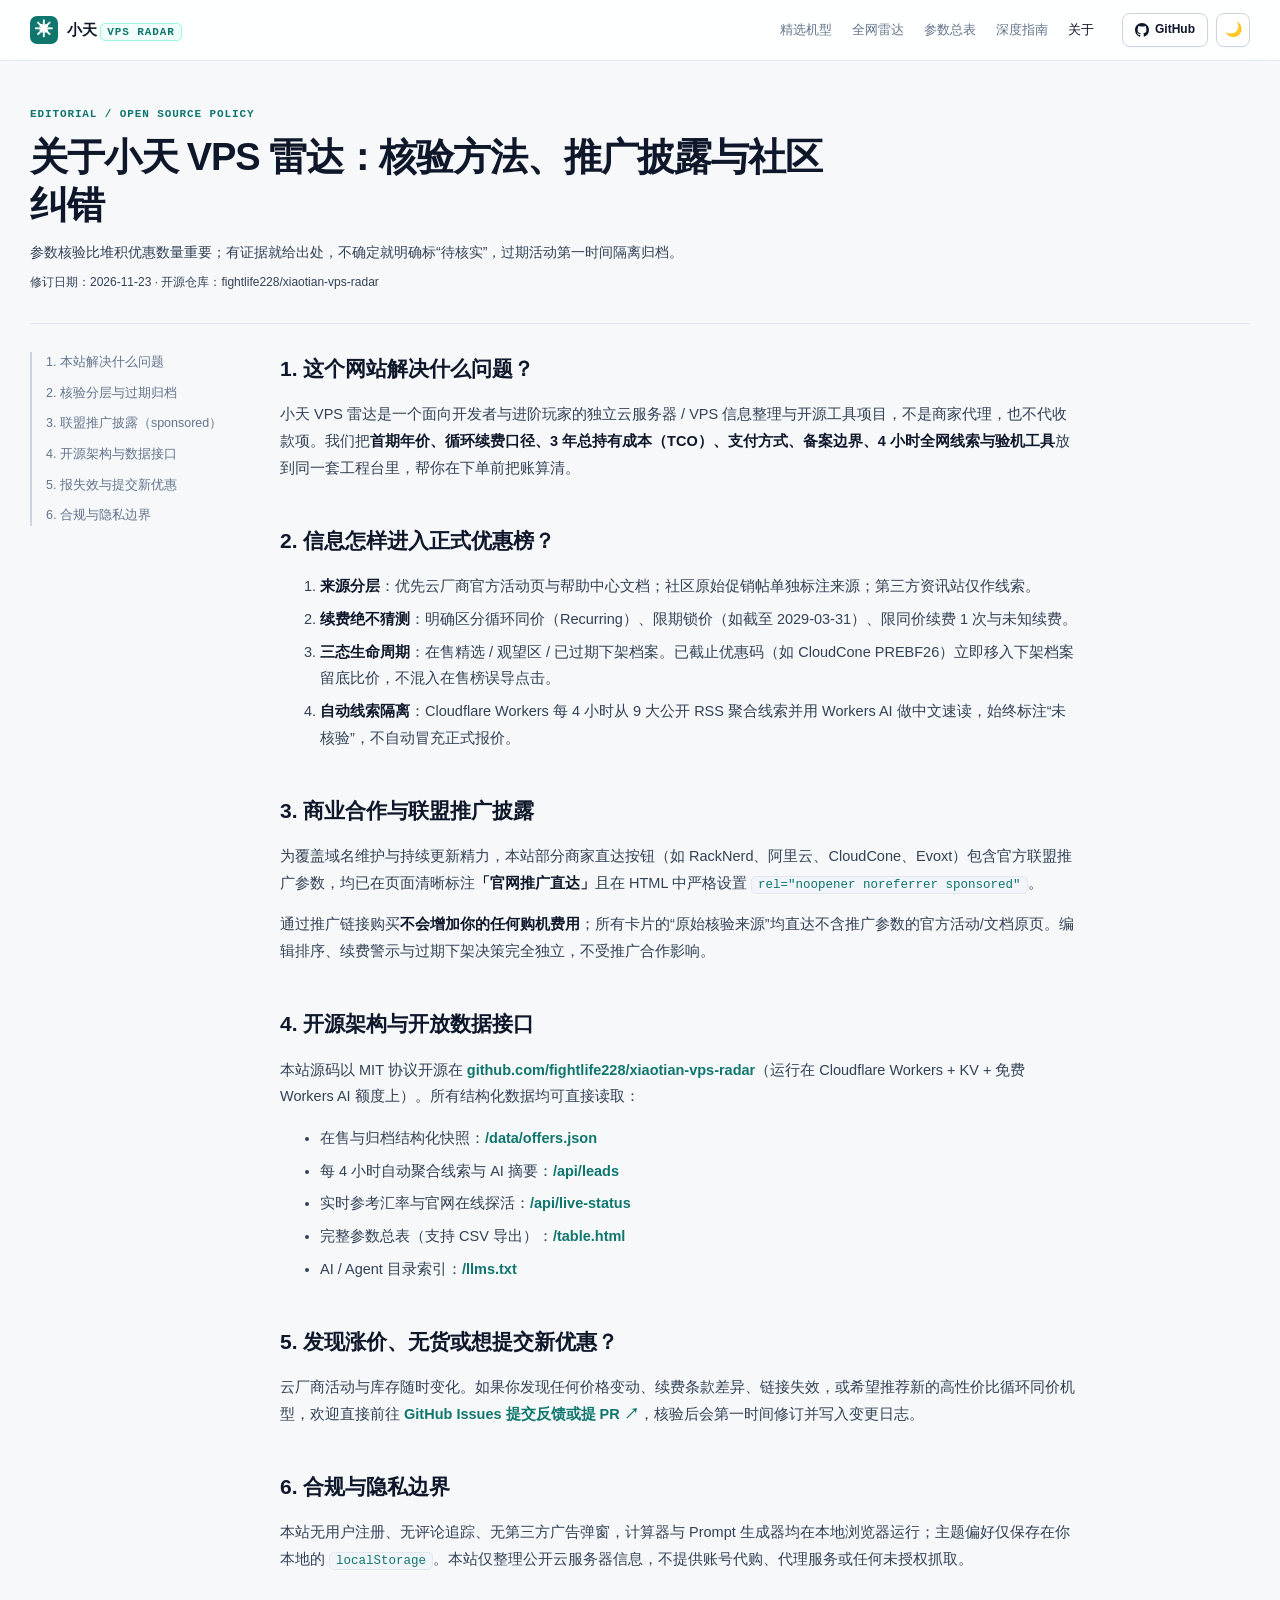
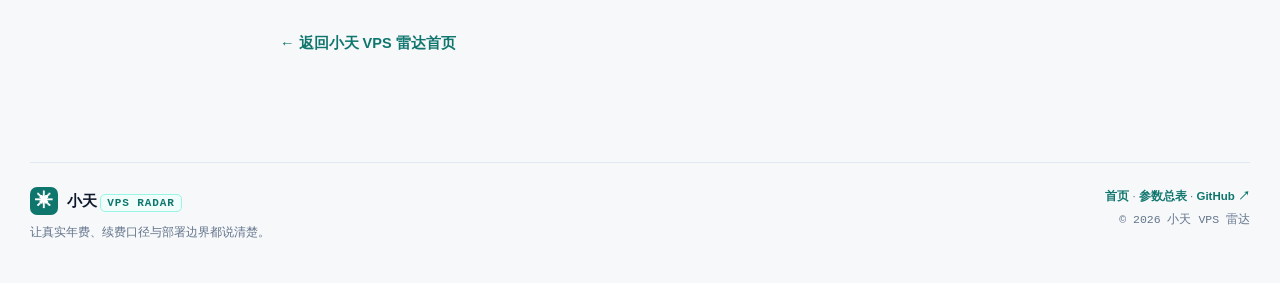
==== about.html @ 2ae8f3ea "feat: release V2.0 engineering VPS intelligence radar (Cloudflare Workers + KV + AI)" ====
<!doctype html>
<html lang="zh-CN">
<head>
  <meta charset="utf-8" />
  <meta name="viewport" content="width=device-width,initial-scale=1" />
  <meta name="color-scheme" content="light dark" />
  <title>关于小天 VPS 雷达：核验方法、推广披露与 GitHub 纠错｜小天 VPS 雷达</title>
  <link rel="canonical" href="https://vps.xiaotianai.win/about.html" />
  <meta name="description" content="小天 VPS 雷达的独立编辑与开源原则：按日期核验价格与续费限制、区分 4H 自动线索与官方报价、透明披露 sponsored 联盟推广，以及通过 GitHub Issue 提交新优惠或报失效。" />
  <meta property="og:type" content="article" />
  <meta property="og:site_name" content="小天 VPS 雷达" />
  <meta property="og:locale" content="zh_CN" />
  <meta property="og:title" content="关于小天 VPS 雷达：核验方法、推广披露与 GitHub 纠错" />
  <meta property="og:description" content="独立整理与开源架构原则：核验分层、过期归档、sponsored 披露与社区纠错。" />
  <meta property="og:url" content="https://vps.xiaotianai.win/about.html" />
  <meta property="og:image" content="https://vps.xiaotianai.win/assets/og-cover.png" />
  <link rel="icon" href="/favicon.svg" type="image/svg+xml" />
  <script src="/assets/theme.js?v=20"></script>
  <link rel="stylesheet" href="/assets/site.css?v=20" />
  <script type="application/ld+json">{"@context":"https://schema.org","@type":"Article","headline":"关于小天 VPS 雷达：核验方法、推广披露与 GitHub 纠错","description":"小天 VPS 雷达的独立编辑与开源原则：价格核验、续费透明、sponsored 披露与 GitHub 纠错入口。","inLanguage":"zh-CN","url":"https://vps.xiaotianai.win/about.html","mainEntityOfPage":"https://vps.xiaotianai.win/about.html","datePublished":"2026-11-20","dateModified":"2026-11-23","author":{"@type":"Organization","name":"小天 VPS 雷达","url":"https://vps.xiaotianai.win/about.html"},"publisher":{"@type":"Organization","name":"小天 VPS 雷达","url":"https://vps.xiaotianai.win/about.html"},"isAccessibleForFree":true}</script>
  <script type="application/ld+json">{"@context":"https://schema.org","@type":"BreadcrumbList","itemListElement":[{"@type":"ListItem","position":1,"name":"首页","item":"https://vps.xiaotianai.win/"},{"@type":"ListItem","position":2,"name":"关于与核验政策","item":"https://vps.xiaotianai.win/about.html"}]}</script>
</head>
<body>
  <header class="topbar">
    <div class="shell nav-inner">
      <a class="brand" href="/"><span class="brand-mark">✳</span><span>小天 <b>VPS RADAR</b></span></a>
      <nav class="nav-links"><a href="/#deals">精选机型</a><a href="/#leads">全网雷达</a><a href="/table.html">参数总表</a><a href="/#seo-guides">深度指南</a><a href="/about.html" class="active">关于</a></nav>
      <div class="nav-actions">
        <a class="github-btn" href="https://github.com/fightlife228/xiaotian-vps-radar" target="_blank" rel="noopener noreferrer">
          <svg viewBox="0 0 16 16" aria-hidden="true"><path d="M8 0C3.58 0 0 3.58 0 8c0 3.54 2.29 6.53 5.47 7.59.4.07.55-.17.55-.38 0-.19-.01-.82-.01-1.49-2.01.37-2.53-.49-2.69-.94-.09-.23-.48-.94-.82-1.13-.28-.15-.68-.52-.01-.53.63-.01 1.08.58 1.23.82.72 1.21 1.87.87 2.33.66.07-.52.28-.87.51-1.07-1.78-.2-3.64-.89-3.64-3.95 0-.87.31-1.59.82-2.15-.08-.2-.36-1.02.08-2.12 0 0 .67-.21 2.2.82.64-.18 1.32-.27 2-.27.68 0 1.36.09 2 .27 1.53-1.04 2.2-.82 2.2-.82.44 1.1.16 1.92.08 2.12.51.56.82 1.27.82 2.15 0 3.07-1.87 3.75-3.65 3.95.29.25.54.73.54 1.48 0 1.07-.01 1.93-.01 2.2 0 .21.15.46.55.38A8.013 8.013 0 0016 8c0-4.42-3.58-8-8-8z"/></svg>
          <span>GitHub</span>
        </a>
        <button type="button" class="theme-toggle" data-theme-toggle aria-label="切换主题">🌙</button>
      </div>
    </div>
  </header>

  <main>
    <div class="shell guide-hero">
      <div class="section-kicker">EDITORIAL / OPEN SOURCE POLICY</div>
      <h1>关于小天 VPS 雷达：核验方法、推广披露与社区纠错</h1>
      <p>参数核验比堆积优惠数量重要；有证据就给出处，不确定就明确标“待核实”，过期活动第一时间隔离归档。</p>
      <p class="seo-fineprint">修订日期：2026-11-23 · 开源仓库：fightlife228/xiaotian-vps-radar</p>
    </div>

    <div class="shell guide-main">
      <aside class="guide-aside">
        <a href="#purpose">1. 本站解决什么问题</a>
        <a href="#sources">2. 核验分层与过期归档</a>
        <a href="#ads">3. 联盟推广披露（sponsored）</a>
        <a href="#opensource">4. 开源架构与数据接口</a>
        <a href="#correction">5. 报失效与提交新优惠</a>
        <a href="#scope">6. 合规与隐私边界</a>
      </aside>

      <article class="guide-article">
        <section id="purpose">
          <h2>1. 这个网站解决什么问题？</h2>
          <p>小天 VPS 雷达是一个面向开发者与进阶玩家的独立云服务器 / VPS 信息整理与开源工具项目，不是商家代理，也不代收款项。我们把<strong>首期年价、循环续费口径、3 年总持有成本（TCO）、支付方式、备案边界、4 小时全网线索与验机工具</strong>放到同一套工程台里，帮你在下单前把账算清。</p>
        </section>

        <section id="sources">
          <h2>2. 信息怎样进入正式优惠榜？</h2>
          <ol>
            <li><strong>来源分层</strong>：优先云厂商官方活动页与帮助中心文档；社区原始促销帖单独标注来源；第三方资讯站仅作线索。</li>
            <li><strong>续费绝不猜测</strong>：明确区分循环同价（Recurring）、限期锁价（如截至 2029-03-31）、限同价续费 1 次与未知续费。</li>
            <li><strong>三态生命周期</strong>：在售精选 / 观望区 / 已过期下架档案。已截止优惠码（如 CloudCone PREBF26）立即移入下架档案留底比价，不混入在售榜误导点击。</li>
            <li><strong>自动线索隔离</strong>：Cloudflare Workers 每 4 小时从 9 大公开 RSS 聚合线索并用 Workers AI 做中文速读，始终标注“未核验”，不自动冒充正式报价。</li>
          </ol>
        </section>

        <section id="ads">
          <h2>3. 商业合作与联盟推广披露</h2>
          <p>为覆盖域名维护与持续更新精力，本站部分商家直达按钮（如 RackNerd、阿里云、CloudCone、Evoxt）包含官方联盟推广参数，均已在页面清晰标注<strong>「官网推广直达」</strong>且在 HTML 中严格设置 <code>rel="noopener noreferrer sponsored"</code>。</p>
          <p>通过推广链接购买<strong>不会增加你的任何购机费用</strong>；所有卡片的“原始核验来源”均直达不含推广参数的官方活动/文档原页。编辑排序、续费警示与过期下架决策完全独立，不受推广合作影响。</p>
        </section>

        <section id="opensource">
          <h2>4. 开源架构与开放数据接口</h2>
          <p>本站源码以 MIT 协议开源在 <a href="https://github.com/fightlife228/xiaotian-vps-radar" target="_blank" rel="noopener noreferrer">github.com/fightlife228/xiaotian-vps-radar</a>（运行在 Cloudflare Workers + KV + 免费 Workers AI 额度上）。所有结构化数据均可直接读取：</p>
          <ul>
            <li>在售与归档结构化快照：<a href="/data/offers.json" target="_blank" rel="noopener">/data/offers.json</a></li>
            <li>每 4 小时自动聚合线索与 AI 摘要：<a href="/api/leads" target="_blank" rel="noopener">/api/leads</a></li>
            <li>实时参考汇率与官网在线探活：<a href="/api/live-status" target="_blank" rel="noopener">/api/live-status</a></li>
            <li>完整参数总表（支持 CSV 导出）：<a href="/table.html">/table.html</a></li>
            <li>AI / Agent 目录索引：<a href="/llms.txt" target="_blank" rel="noopener">/llms.txt</a></li>
          </ul>
        </section>

        <section id="correction">
          <h2>5. 发现涨价、无货或想提交新优惠？</h2>
          <p>云厂商活动与库存随时变化。如果你发现任何价格变动、续费条款差异、链接失效，或希望推荐新的高性价比循环同价机型，欢迎直接前往 <a href="https://github.com/fightlife228/xiaotian-vps-radar/issues/new" target="_blank" rel="noopener noreferrer">GitHub Issues 提交反馈或提 PR ↗</a>，核验后会第一时间修订并写入变更日志。</p>
        </section>

        <section id="scope">
          <h2>6. 合规与隐私边界</h2>
          <p>本站无用户注册、无评论追踪、无第三方广告弹窗，计算器与 Prompt 生成器均在本地浏览器运行；主题偏好仅保存在你本地的 <code>localStorage</code>。本站仅整理公开云服务器信息，不提供账号代购、代理服务或任何未授权抓取。</p>
        </section>

        <p><a href="/">← 返回小天 VPS 雷达首页</a></p>
      </article>
    </div>
  </main>

  <footer class="footer shell">
    <div><a class="brand" href="/"><span class="brand-mark">✳</span><span>小天 <b>VPS RADAR</b></span></a><p>让真实年费、续费口径与部署边界都说清楚。</p></div>
    <div class="foot-right"><span><a href="/">首页</a> · <a href="/table.html">参数总表</a> · <a href="https://github.com/fightlife228/xiaotian-vps-radar" target="_blank" rel="noopener noreferrer">GitHub ↗</a></span><span class="mono">© 2026 小天 VPS 雷达</span></div>
  </footer>
</body>
</html>
---- assets/site.css ----
/* 小天 VPS 雷达 · V2.0 Swiss Engineering Dual-Theme Design System
   Default: Crisp Technical Light | Toggle: Pro Dark Terminal ([data-theme="dark"]) */

:root {
  color-scheme: light;
  --bg: #f6f8fa;
  --surface: #ffffff;
  --surface-2: #f1f5f9;
  --surface-muted: #eef2f6;
  --topbar-bg: rgba(255, 255, 255, 0.88);
  --border: #e2e8f0;
  --border-strong: #cbd5e1;
  --ink: #0f172a;
  --ink-2: #334155;
  --muted: #64748b;
  --accent: #0f766e;
  --accent-hover: #0d9488;
  --accent-ink: #ffffff;
  --accent-soft: #f0fdfa;
  --accent-border: #99f6e4;
  --accent-text: #0f766e;
  --blue: #2563eb;
  --blue-soft: #eff6ff;
  --blue-border: #bfdbfe;
  --green: #059669;
  --green-soft: #ecfdf5;
  --green-border: #a7f3d0;
  --amber: #b45309;
  --amber-soft: #fffbeb;
  --amber-border: #fde68a;
  --red: #dc2626;
  --red-soft: #fef2f2;
  --red-border: #fecaca;
  --code-bg: #0f172a;
  --code-ink: #e2e8f0;
  --shadow-xs: 0 1px 2px rgba(15, 23, 42, 0.04);
  --shadow-sm: 0 2px 8px rgba(15, 23, 42, 0.05);
  --shadow-md: 0 12px 28px rgba(15, 23, 42, 0.08);
  --shadow-lg: 0 24px 60px rgba(15, 23, 42, 0.16);
  --radius: 12px;
  --radius-sm: 8px;
  --mono: "JetBrains Mono", "SFMono-Regular", ui-monospace, Consolas, "Liberation Mono", Menlo, monospace;
  --sans: Inter, -apple-system, BlinkMacSystemFont, "Segoe UI", "PingFang SC", "Hiragino Sans GB", "Microsoft YaHei", sans-serif;
}

[data-theme="dark"] {
  color-scheme: dark;
  --bg: #0b0f17;
  --surface: #111827;
  --surface-2: #161f30;
  --surface-muted: #1e293b;
  --topbar-bg: rgba(11, 15, 23, 0.88);
  --border: #1f2937;
  --border-strong: #334155;
  --ink: #f1f5f9;
  --ink-2: #cbd5e1;
  --muted: #94a3b8;
  --accent: #14b8a6;
  --accent-hover: #2dd4bf;
  --accent-ink: #042f2e;
  --accent-soft: rgba(20, 184, 166, 0.12);
  --accent-border: rgba(45, 212, 191, 0.3);
  --accent-text: #5eead4;
  --blue: #60a5fa;
  --blue-soft: rgba(59, 130, 246, 0.14);
  --blue-border: rgba(96, 165, 250, 0.3);
  --green: #34d399;
  --green-soft: rgba(16, 185, 129, 0.12);
  --green-border: rgba(52, 211, 153, 0.3);
  --amber: #fbbf24;
  --amber-soft: rgba(245, 158, 11, 0.12);
  --amber-border: rgba(251, 191, 36, 0.3);
  --red: #f87171;
  --red-soft: rgba(239, 68, 68, 0.12);
  --red-border: rgba(248, 113, 113, 0.3);
  --code-bg: #070a10;
  --code-ink: #e2e8f0;
  --shadow-xs: 0 1px 2px rgba(0, 0, 0, 0.35);
  --shadow-sm: 0 2px 10px rgba(0, 0, 0, 0.35);
  --shadow-md: 0 12px 32px rgba(0, 0, 0, 0.45);
  --shadow-lg: 0 24px 64px rgba(0, 0, 0, 0.65);
}

*, *::before, *::after { box-sizing: border-box; }
html { scroll-behavior: smooth; }
body {
  margin: 0;
  background: var(--bg);
  color: var(--ink);
  font-family: var(--sans);
  font-size: 14px;
  line-height: 1.65;
  -webkit-font-smoothing: antialiased;
  transition: background-color 0.18s ease, color 0.18s ease;
}
a { color: inherit; text-decoration: none; }
button, input, select, textarea { font: inherit; }
button { cursor: pointer; }
.mono { font-family: var(--mono); font-variant-numeric: tabular-nums; }
.ambient { display: none; }

.shell {
  width: min(1220px, calc(100% - 40px));
  margin: 0 auto;
}

/* Topbar */
.topbar {
  position: sticky;
  top: 0;
  z-index: 40;
  background: var(--topbar-bg);
  border-bottom: 1px solid var(--border);
  backdrop-filter: blur(12px);
}
.nav-inner {
  height: 60px;
  display: flex;
  align-items: center;
  gap: 20px;
}
.brand {
  display: inline-flex;
  align-items: center;
  gap: 9px;
  white-space: nowrap;
  font-size: 15px;
  font-weight: 750;
  letter-spacing: -0.02em;
  color: var(--ink);
}
.brand b {
  font-family: var(--mono);
  font-size: 11px;
  font-weight: 700;
  color: var(--accent-text);
  letter-spacing: 0.08em;
  padding: 2px 6px;
  border-radius: 5px;
  background: var(--accent-soft);
  border: 1px solid var(--accent-border);
}
.brand-mark {
  width: 28px;
  height: 28px;
  border-radius: 7px;
  background: var(--accent);
  color: var(--accent-ink);
  display: grid;
  place-items: center;
  font-size: 18px;
  font-weight: 800;
  line-height: 1;
}
.nav-links {
  display: flex;
  align-items: center;
  gap: 20px;
  margin-left: auto;
  color: var(--muted);
  font-size: 13px;
  font-weight: 500;
}
.nav-links a {
  padding: 4px 0;
  transition: color 0.15s ease;
  white-space: nowrap;
}
.nav-links a:hover, .nav-links a.active {
  color: var(--ink);
}
.nav-actions {
  display: flex;
  align-items: center;
  gap: 8px;
  margin-left: 8px;
}
.nav-btn, .github-btn {
  display: inline-flex;
  align-items: center;
  gap: 6px;
  height: 34px;
  padding: 0 12px;
  border-radius: 8px;
  border: 1px solid var(--border-strong);
  background: var(--surface);
  color: var(--ink);
  font-size: 12px;
  font-weight: 600;
  white-space: nowrap;
  box-shadow: var(--shadow-xs);
  transition: border-color 0.15s, background-color 0.15s, transform 0.12s;
}
.nav-btn:hover, .github-btn:hover {
  border-color: var(--accent);
  color: var(--accent-text);
}
.github-btn svg {
  width: 14px;
  height: 14px;
  fill: currentColor;
}
.theme-toggle {
  display: inline-flex;
  align-items: center;
  justify-content: center;
  width: 34px;
  height: 34px;
  border-radius: 8px;
  border: 1px solid var(--border-strong);
  background: var(--surface);
  color: var(--ink-2);
  font-size: 14px;
  box-shadow: var(--shadow-xs);
  transition: border-color 0.15s, color 0.15s, background-color 0.15s;
}
.theme-toggle:hover {
  border-color: var(--accent);
  color: var(--accent-text);
}

/* Compact Engineering Hero & Telemetry Strip */
.hero-compact {
  padding: 28px 0 18px;
  border-bottom: 1px solid var(--border);
}
.hero-grid {
  display: grid;
  grid-template-columns: minmax(0, 1.35fr) minmax(0, 0.95fr);
  gap: 24px;
  align-items: center;
}
.eyebrow, .section-kicker {
  display: inline-flex;
  align-items: center;
  gap: 7px;
  font-family: var(--mono);
  font-size: 11px;
  font-weight: 700;
  letter-spacing: 0.08em;
  text-transform: uppercase;
  color: var(--accent-text);
}
.live-dot {
  width: 7px;
  height: 7px;
  border-radius: 50%;
  background: var(--green);
  box-shadow: 0 0 0 3px var(--green-soft);
}
.hero-compact h1 {
  margin: 10px 0 8px;
  font-size: clamp(24px, 2.7vw, 34px);
  line-height: 1.22;
  letter-spacing: -0.03em;
  font-weight: 800;
  color: var(--ink);
}
.text-gradient {
  color: var(--accent-text);
}
.hero-compact p.hero-sub {
  margin: 0;
  color: var(--ink-2);
  font-size: 14px;
  line-height: 1.7;
  max-width: 650px;
}
.hero-meta-bar {
  display: flex;
  flex-wrap: wrap;
  align-items: center;
  gap: 10px 14px;
  margin-top: 14px;
  font-size: 12px;
  color: var(--muted);
}
.hero-meta-bar a {
  color: var(--accent-text);
  font-weight: 600;
}
.hero-meta-bar a:hover {
  text-decoration: underline;
}
.telemetry-grid {
  display: grid;
  grid-template-columns: repeat(2, 1fr);
  gap: 10px;
}
.kpi-card {
  background: var(--surface);
  border: 1px solid var(--border);
  border-radius: 10px;
  padding: 12px 14px;
  box-shadow: var(--shadow-xs);
}
.kpi-card span {
  display: block;
  font-size: 11px;
  color: var(--muted);
  font-weight: 500;
}
.kpi-card strong {
  display: block;
  margin-top: 3px;
  font-family: var(--mono);
  font-variant-numeric: tabular-nums;
  font-size: 20px;
  line-height: 1.25;
  color: var(--ink);
  font-weight: 750;
}
.kpi-card small {
  display: block;
  margin-top: 2px;
  font-size: 11px;
  color: var(--muted);
}

/* Expiring / Active Window Spotlight Strip */
.spotlight-strip {
  margin-top: 18px;
  display: grid;
  grid-template-columns: repeat(3, minmax(0, 1fr));
  gap: 10px;
}
.spotlight-item {
  display: flex;
  align-items: center;
  justify-content: space-between;
  gap: 10px;
  padding: 10px 14px;
  border-radius: 10px;
  background: var(--surface);
  border: 1px solid var(--border);
  font-size: 12px;
  transition: border-color 0.15s, transform 0.12s;
}
.spotlight-item:hover {
  border-color: var(--accent);
  transform: translateY(-1px);
}
.spotlight-item .sp-left {
  min-width: 0;
}
.spotlight-item b {
  display: block;
  color: var(--ink);
  font-size: 12.5px;
  white-space: nowrap;
  overflow: hidden;
  text-overflow: ellipsis;
}
.spotlight-item small {
  color: var(--muted);
  font-size: 11px;
}
.sp-badge {
  flex-shrink: 0;
  font-family: var(--mono);
  font-size: 10.5px;
  font-weight: 700;
  padding: 3px 8px;
  border-radius: 999px;
  white-space: nowrap;
}
.sp-badge.live { background: var(--green-soft); color: var(--green); border: 1px solid var(--green-border); }
.sp-badge.lock { background: var(--blue-soft); color: var(--blue); border: 1px solid var(--blue-border); }
.sp-badge.ended { background: var(--red-soft); color: var(--red); border: 1px solid var(--red-border); }

/* Sections */
.content-section {
  padding-top: 38px;
}
.section-head {
  display: flex;
  align-items: flex-end;
  justify-content: space-between;
  gap: 16px;
  margin-bottom: 16px;
}
.section-head h2 {
  margin: 4px 0 0;
  font-size: 21px;
  line-height: 1.3;
  letter-spacing: -0.02em;
  font-weight: 780;
  color: var(--ink);
}
.section-head p {
  margin: 0;
  font-size: 12.5px;
  color: var(--muted);
  max-width: 520px;
}
.subtle {
  font-size: 13px;
  font-weight: 500;
  color: var(--muted);
}

/* Filter Console */
.quick-pills, .lead-filters, .tool-tabs {
  display: flex;
  flex-wrap: wrap;
  gap: 7px;
  margin: 0 0 12px;
}
.quick-pill, .lead-tab, .tool-tab {
  appearance: none;
  border: 1px solid var(--border-strong);
  background: var(--surface);
  color: var(--ink-2);
  border-radius: 999px;
  padding: 6px 13px;
  font-size: 12.5px;
  font-weight: 600;
  transition: all 0.14s ease;
}
.quick-pill:hover, .lead-tab:hover, .tool-tab:hover {
  border-color: var(--accent);
  color: var(--accent-text);
}
.quick-pill.active, .lead-tab.active, .tool-tab.active {
  background: var(--accent);
  border-color: var(--accent);
  color: var(--accent-ink);
}

.filter-panel {
  background: var(--surface);
  border: 1px solid var(--border);
  border-radius: var(--radius);
  padding: 12px;
  display: grid;
  grid-template-columns: minmax(200px, 1.4fr) repeat(5, minmax(112px, 1fr));
  gap: 9px;
  box-shadow: var(--shadow-xs);
}
.search-group {
  position: relative;
  display: flex;
  flex-direction: column;
  justify-content: flex-end;
}
.search-group span {
  position: absolute;
  left: 11px;
  bottom: 8px;
  color: var(--muted);
  font-size: 16px;
  pointer-events: none;
}
.filter-panel label, .compare-fields label, .prompt-fields label {
  font-size: 11px;
  font-weight: 600;
  color: var(--muted);
  display: flex;
  flex-direction: column;
  gap: 4px;
}
.filter-panel input, .filter-panel select,
.compare-fields input, .compare-output select,
.prompt-fields select, .prompt-fields input,
.lead-search-input {
  width: 100%;
  height: 36px;
  background: var(--bg);
  border: 1px solid var(--border-strong);
  border-radius: 8px;
  color: var(--ink);
  padding: 0 10px;
  font-size: 12.5px;
  outline: none;
  transition: border-color 0.14s, box-shadow 0.14s;
}
.filter-panel .search-group input {
  padding-left: 32px;
}
.filter-panel input:focus, .filter-panel select:focus,
.compare-fields input:focus, .compare-output select:focus,
.prompt-fields select:focus, .prompt-fields input:focus,
.lead-search-input:focus {
  border-color: var(--accent);
  box-shadow: 0 0 0 3px var(--accent-soft);
}

.result-strip {
  display: flex;
  justify-content: space-between;
  align-items: center;
  flex-wrap: wrap;
  gap: 10px;
  padding: 12px 2px 10px;
  font-size: 12px;
  color: var(--muted);
}
.legend {
  display: inline-flex;
  align-items: center;
  gap: 10px;
  flex-wrap: wrap;
}
.legend i {
  display: inline-block;
  width: 7px;
  height: 7px;
  border-radius: 50%;
  margin-right: 4px;
}
.legend-green { background: var(--green); }
.legend-gold { background: var(--amber); }

/* 3-Column Equal-Height Spec Cards */
.deal-grid {
  display: grid;
  grid-template-columns: repeat(3, minmax(0, 1fr));
  gap: 14px;
}
.deal-card {
  background: var(--surface);
  border: 1px solid var(--border);
  border-radius: var(--radius);
  padding: 18px 18px 15px;
  display: flex;
  flex-direction: column;
  min-width: 0;
  box-shadow: var(--shadow-xs);
  transition: border-color 0.15s ease, box-shadow 0.15s ease, transform 0.14s ease;
}
.deal-card:hover {
  border-color: var(--accent);
  box-shadow: var(--shadow-md);
  transform: translateY(-2px);
}
.deal-card.is-recommended {
  border-color: var(--accent-border);
}
.card-top {
  display: flex;
  justify-content: space-between;
  align-items: center;
  gap: 8px;
}
.provider-wrap {
  display: inline-flex;
  align-items: center;
  gap: 6px;
  min-width: 0;
}
.provider {
  font-size: 13px;
  font-weight: 800;
  color: var(--ink);
  letter-spacing: -0.01em;
}
.rec-badge {
  font-size: 10px;
  font-weight: 700;
  padding: 2px 6px;
  border-radius: 5px;
  background: var(--accent-soft);
  color: var(--accent-text);
  border: 1px solid var(--accent-border);
  white-space: nowrap;
}
.status {
  font-family: var(--mono);
  font-size: 10.5px;
  font-weight: 600;
  padding: 2px 7px;
  border-radius: 999px;
  white-space: nowrap;
}
.status.official { background: var(--green-soft); color: var(--green); border: 1px solid var(--green-border); }
.status.article { background: var(--amber-soft); color: var(--amber); border: 1px solid var(--amber-border); }

.card-title-row {
  display: flex;
  align-items: baseline;
  justify-content: space-between;
  gap: 8px;
  margin: 10px 0 8px;
}
.deal-card h3 {
  margin: 0;
  font-size: 15.5px;
  line-height: 1.35;
  font-weight: 750;
  color: var(--ink);
  letter-spacing: -0.015em;
}
.window-tag {
  flex-shrink: 0;
  font-family: var(--mono);
  font-size: 10px;
  font-weight: 650;
  padding: 2px 6px;
  border-radius: 5px;
  background: var(--surface-2);
  color: var(--ink-2);
  border: 1px solid var(--border);
}

.card-price-row {
  display: flex;
  align-items: baseline;
  justify-content: space-between;
  gap: 8px;
  margin-bottom: 12px;
}
.card-price {
  display: flex;
  align-items: baseline;
  gap: 4px;
}
.card-price strong {
  font-family: var(--mono);
  font-variant-numeric: tabular-nums;
  font-size: 26px;
  font-weight: 800;
  letter-spacing: -0.04em;
  line-height: 1.1;
  color: var(--ink);
}
.card-price span {
  font-size: 11.5px;
  color: var(--muted);
}
.price-equiv {
  font-family: var(--mono);
  font-size: 11px;
  color: var(--muted);
  white-space: nowrap;
}

/* 4-Cell Monospace Spec Strip */
.specs {
  display: grid;
  grid-template-columns: repeat(4, minmax(0, 1fr));
  gap: 6px;
  padding: 10px;
  border-radius: 8px;
  background: var(--surface-2);
  border: 1px solid var(--border);
}
.specs div {
  min-width: 0;
  display: flex;
  flex-direction: column;
}
.specs small {
  font-size: 10px;
  color: var(--muted);
  line-height: 1.2;
}
.specs b {
  margin-top: 3px;
  font-family: var(--mono);
  font-variant-numeric: tabular-nums;
  font-size: 12px;
  font-weight: 700;
  color: var(--ink);
  white-space: nowrap;
  overflow: hidden;
  text-overflow: ellipsis;
}
.specs b.hdd { color: var(--amber); }

/* Renewal & Meta Rows */
.renewal-line {
  display: flex;
  align-items: center;
  justify-content: space-between;
  gap: 8px;
  margin-top: 11px;
  padding: 7px 10px;
  border-radius: 7px;
  background: var(--surface-2);
  border: 1px solid var(--border);
  font-size: 11.5px;
}
.renewal-line span { color: var(--muted); font-weight: 500; }
.renewal-line b {
  font-family: var(--mono);
  font-size: 11.5px;
  font-weight: 700;
  color: var(--green);
  text-align: right;
}
.renewal-line b.unknown { color: var(--amber); }

.card-meta-list {
  margin: 10px 0 8px;
  display: flex;
  flex-wrap: wrap;
  gap: 5px;
}
.meta-pill {
  display: inline-flex;
  align-items: center;
  gap: 4px;
  font-size: 11px;
  padding: 2px 7px;
  border-radius: 5px;
  background: var(--surface-2);
  border: 1px solid var(--border);
  color: var(--ink-2);
}
.meta-pill.ok { background: var(--green-soft); border-color: var(--green-border); color: var(--green); font-weight: 600; }
.meta-pill.warn { background: var(--amber-soft); border-color: var(--amber-border); color: var(--amber); font-weight: 600; }

.card-note {
  margin: 4px 0 12px;
  font-size: 12px;
  line-height: 1.6;
  color: var(--ink-2);
  flex: 1;
}

.card-links {
  margin-top: auto;
  display: grid;
  grid-template-columns: 1fr 1.15fr;
  gap: 8px;
}
.card-links a, .card-links button {
  display: inline-flex;
  align-items: center;
  justify-content: center;
  gap: 4px;
  height: 36px;
  padding: 0 10px;
  border-radius: 8px;
  font-size: 12px;
  font-weight: 650;
  border: 1px solid var(--border-strong);
  background: var(--surface);
  color: var(--ink);
  transition: all 0.14s ease;
}
.card-links a:hover, .card-links button:hover {
  border-color: var(--accent);
  color: var(--accent-text);
}
.card-links a.primary {
  background: var(--accent);
  border-color: var(--accent);
  color: var(--accent-ink);
}
.card-links a.primary:hover {
  background: var(--accent-hover);
  border-color: var(--accent-hover);
  color: var(--accent-ink);
}
.card-foot {
  margin-top: 10px;
  padding-top: 8px;
  border-top: 1px dashed var(--border);
  display: flex;
  justify-content: space-between;
  align-items: center;
  gap: 6px;
  font-family: var(--mono);
  font-size: 10.5px;
  color: var(--muted);
}
.health-ok { color: var(--green); font-weight: 600; }

/* Buttons */
.btn {
  display: inline-flex;
  align-items: center;
  justify-content: center;
  gap: 8px;
  height: 38px;
  padding: 0 16px;
  border-radius: 8px;
  font-size: 13px;
  font-weight: 650;
  border: 1px solid transparent;
  transition: all 0.14s ease;
}
.btn-primary {
  background: var(--accent);
  color: var(--accent-ink);
}
.btn-primary:hover {
  background: var(--accent-hover);
}
.btn-glass, .btn-outline {
  background: var(--surface);
  border-color: var(--border-strong);
  color: var(--ink);
}
.btn-glass:hover, .btn-outline:hover {
  border-color: var(--accent);
  color: var(--accent-text);
}

.empty, .lead-empty {
  border: 1px dashed var(--border-strong);
  background: var(--surface);
  padding: 28px;
  border-radius: var(--radius);
  color: var(--muted);
  text-align: center;
  font-size: 13px;
}

/* 4H AI Radar & Leads */
.radar-toolbar {
  display: flex;
  flex-wrap: wrap;
  align-items: center;
  justify-content: space-between;
  gap: 10px;
  margin-bottom: 12px;
}
.radar-search-wrap {
  display: flex;
  align-items: center;
  gap: 8px;
  flex-wrap: wrap;
}
.lead-search-input {
  width: 240px;
  height: 34px;
}
.api-pills {
  display: flex;
  flex-wrap: wrap;
  gap: 6px;
}
.api-pill {
  font-family: var(--mono);
  font-size: 11px;
  padding: 4px 9px;
  border-radius: 6px;
  background: var(--surface);
  border: 1px solid var(--border-strong);
  color: var(--ink-2);
  transition: border-color 0.14s, color 0.14s;
}
.api-pill:hover {
  border-color: var(--accent);
  color: var(--accent-text);
}

.ai-brief-box {
  margin: 0 0 14px;
  padding: 16px 18px;
  border-radius: var(--radius);
  background: var(--surface);
  border: 1px solid var(--accent-border);
  box-shadow: var(--shadow-xs);
}
.ai-brief-head {
  display: flex;
  align-items: center;
  justify-content: space-between;
  gap: 10px;
  flex-wrap: wrap;
  margin-bottom: 8px;
}
.ai-brief-badge {
  display: inline-flex;
  align-items: center;
  gap: 5px;
  padding: 3px 9px;
  border-radius: 999px;
  font-family: var(--mono);
  font-size: 11px;
  font-weight: 700;
  background: var(--accent-soft);
  color: var(--accent-text);
  border: 1px solid var(--accent-border);
}
.ai-brief-meta {
  font-family: var(--mono);
  font-size: 11px;
  color: var(--muted);
}
.ai-brief-summary {
  margin: 0 0 10px;
  font-size: 13.5px;
  line-height: 1.75;
  color: var(--ink);
  font-weight: 500;
}
.ai-brief-list {
  margin: 0;
  padding-left: 18px;
  display: grid;
  gap: 5px;
  font-size: 12.5px;
  line-height: 1.65;
  color: var(--ink-2);
}
.ai-brief-list a {
  color: var(--accent-text);
  font-weight: 600;
}
.ai-brief-list a:hover { text-decoration: underline; }

.watch-grid, .domestic-info-grid {
  display: grid;
  grid-template-columns: repeat(3, minmax(0, 1fr));
  gap: 12px;
}
.watch-card {
  background: var(--surface);
  border: 1px solid var(--border);
  border-radius: var(--radius);
  padding: 16px;
  display: flex;
  flex-direction: column;
  gap: 7px;
  min-width: 0;
  box-shadow: var(--shadow-xs);
  transition: border-color 0.14s ease;
}
.watch-card:hover { border-color: var(--border-strong); }
.lead-meta-row {
  display: flex;
  align-items: center;
  justify-content: space-between;
  gap: 6px;
  flex-wrap: wrap;
}
.watch-provider {
  font-size: 12px;
  font-weight: 800;
  color: var(--ink);
}
.watch-card h3 {
  margin: 0;
  font-size: 13.5px;
  line-height: 1.45;
  font-weight: 700;
  color: var(--ink);
  overflow-wrap: anywhere;
}
.lead-zh {
  font-size: 12.5px;
  line-height: 1.5;
  color: var(--accent-text);
  font-weight: 600;
}
.lead-tip, .watch-card p {
  margin: 0;
  font-size: 12px;
  line-height: 1.6;
  color: var(--muted);
  flex: 1;
}
.watch-status {
  align-self: flex-start;
  font-family: var(--mono);
  font-size: 10.5px;
  padding: 2px 7px;
  border-radius: 5px;
  background: var(--surface-2);
  border: 1px solid var(--border);
  color: var(--ink-2);
}
.watch-card a {
  color: var(--accent-text);
  font-size: 12px;
  font-weight: 650;
  margin-top: 2px;
}
.watch-card a:hover { text-decoration: underline; }
.promo-badge {
  display: inline-flex;
  align-items: center;
  padding: 2px 7px;
  border-radius: 999px;
  font-size: 10.5px;
  font-weight: 700;
  background: var(--amber-soft);
  color: var(--amber);
  border: 1px solid var(--amber-border);
}
.lead-ai-tag {
  display: inline-flex;
  align-items: center;
  padding: 2px 7px;
  border-radius: 999px;
  font-size: 10.5px;
  font-weight: 650;
  background: var(--blue-soft);
  color: var(--blue);
  border: 1px solid var(--blue-border);
}

/* Pro Toolbox (#tools): Calculator + AI Prompt + Bench Kit */
.tool-panel {
  background: var(--surface);
  border: 1px solid var(--border);
  border-radius: var(--radius);
  padding: 22px;
  box-shadow: var(--shadow-xs);
}
.tool-panel[hidden] { display: none; }
.compare-grid {
  display: grid;
  grid-template-columns: 1.1fr 0.9fr;
  gap: 24px;
  align-items: start;
}
.compare-copy h3, .prompt-copy h3, .bench-head h3 {
  margin: 0 0 6px;
  font-size: 17px;
  font-weight: 750;
  color: var(--ink);
}
.compare-copy p, .prompt-copy p, .bench-head p {
  margin: 0;
  font-size: 12.5px;
  color: var(--muted);
}
.compare-fields {
  display: grid;
  grid-template-columns: repeat(2, minmax(0, 1fr));
  gap: 10px;
  margin: 16px 0 12px;
}
.calc-notes {
  font-size: 11.5px !important;
  color: var(--muted) !important;
}
.compare-output {
  background: var(--surface-2);
  border: 1px solid var(--border);
  border-radius: 10px;
  padding: 16px;
}
.tiny-label {
  font-family: var(--mono);
  font-size: 10.5px;
  font-weight: 700;
  letter-spacing: 0.08em;
  text-transform: uppercase;
  color: var(--muted);
}
.compare-output select { margin: 8px 0 14px; background: var(--surface); }
.compare-result {
  display: grid;
  grid-template-columns: 1fr 1fr;
  gap: 8px;
}
.compare-stat {
  background: var(--surface);
  border: 1px solid var(--border);
  border-radius: 8px;
  padding: 10px 12px;
}
.compare-stat span { font-size: 11px; color: var(--muted); }
.compare-stat strong {
  display: block;
  margin-top: 2px;
  font-family: var(--mono);
  font-size: 18px;
  color: var(--ink);
}
.compare-summary {
  grid-column: 1 / -1;
  font-size: 12px;
  line-height: 1.65;
  color: var(--ink-2);
  padding: 6px 2px 0;
}
.subtle-link {
  text-align: right;
  font-size: 12px;
  margin-top: 10px;
}
.subtle-link a { color: var(--accent-text); font-weight: 650; }
.subtle-link a:hover { text-decoration: underline; }

/* AI Selection Prompt Generator */
.prompt-grid {
  display: grid;
  grid-template-columns: 0.92fr 1.08fr;
  gap: 20px;
  align-items: start;
}
.prompt-fields {
  display: grid;
  grid-template-columns: repeat(2, minmax(0, 1fr));
  gap: 10px;
  margin-top: 14px;
}
.prompt-fields .full { grid-column: 1 / -1; }
.prompt-output-box {
  background: var(--surface-2);
  border: 1px solid var(--border);
  border-radius: 10px;
  padding: 14px;
}
.prompt-preview {
  width: 100%;
  min-height: 195px;
  margin: 8px 0 12px;
  padding: 12px;
  border-radius: 8px;
  border: 1px solid var(--border-strong);
  background: var(--surface);
  color: var(--ink);
  font-family: var(--mono);
  font-size: 12px;
  line-height: 1.65;
  resize: vertical;
}
.prompt-actions {
  display: flex;
  align-items: center;
  justify-content: space-between;
  gap: 10px;
  flex-wrap: wrap;
}
.copy-status {
  font-size: 12px;
  color: var(--green);
  font-weight: 600;
}

/* VPS Bench / Route / BBR Command Kit */
.bench-grid {
  display: grid;
  grid-template-columns: repeat(2, minmax(0, 1fr));
  gap: 12px;
  margin-top: 14px;
}
.bench-card {
  background: var(--surface-2);
  border: 1px solid var(--border);
  border-radius: 10px;
  padding: 14px;
  display: flex;
  flex-direction: column;
  gap: 8px;
  min-width: 0;
}
.bench-card-head {
  display: flex;
  align-items: center;
  justify-content: space-between;
  gap: 8px;
}
.bench-card h4 {
  margin: 0;
  font-size: 13.5px;
  font-weight: 750;
  color: var(--ink);
}
.bench-tag {
  font-family: var(--mono);
  font-size: 10px;
  font-weight: 700;
  padding: 2px 7px;
  border-radius: 5px;
  background: var(--surface);
  border: 1px solid var(--border);
  color: var(--accent-text);
}
.bench-card p {
  margin: 0;
  font-size: 12px;
  color: var(--muted);
}
.cmd-box {
  display: flex;
  align-items: center;
  gap: 8px;
  background: var(--code-bg);
  color: var(--code-ink);
  border-radius: 8px;
  padding: 9px 10px;
  border: 1px solid rgba(148, 163, 184, 0.2);
}
.cmd-box code {
  flex: 1;
  min-width: 0;
  font-family: var(--mono);
  font-size: 11.5px;
  line-height: 1.45;
  overflow-x: auto;
  white-space: nowrap;
  color: #e2e8f0;
}
.cmd-copy {
  flex-shrink: 0;
  padding: 4px 10px;
  border-radius: 6px;
  border: 1px solid rgba(148, 163, 184, 0.35);
  background: rgba(255, 255, 255, 0.08);
  color: #f8fafc;
  font-size: 11px;
  font-weight: 600;
  transition: background-color 0.14s, border-color 0.14s;
}
.cmd-copy:hover {
  background: var(--accent);
  border-color: var(--accent);
  color: var(--accent-ink);
}

/* Tables (Payment, Archive, Standalone /table.html) */
.payment-notice {
  background: var(--surface);
  border: 1px solid var(--border);
  border-left: 3px solid var(--accent);
  color: var(--ink-2);
  padding: 12px 16px;
  border-radius: 8px;
  font-size: 12.5px;
  line-height: 1.75;
  margin-bottom: 14px;
}
.payment-notice strong { color: var(--ink); }
.payment-table-wrap, .seo-table-wrapper {
  overflow-x: auto;
  border: 1px solid var(--border);
  border-radius: var(--radius);
  background: var(--surface);
  box-shadow: var(--shadow-xs);
}
.payment-table, .seo-table, .data-table {
  width: 100%;
  border-collapse: collapse;
  min-width: 720px;
  text-align: left;
  font-size: 12.5px;
}
.payment-table th, .seo-table th, .data-table th {
  padding: 11px 14px;
  font-size: 11.5px;
  font-weight: 700;
  color: var(--muted);
  background: var(--surface-2);
  border-bottom: 1px solid var(--border);
  white-space: nowrap;
}
.payment-table td, .seo-table td, .data-table td {
  padding: 11px 14px;
  border-top: 1px solid var(--border);
  color: var(--ink-2);
  vertical-align: middle;
}
.payment-table tr:hover td, .data-table tr:hover td {
  background: var(--surface-2);
}
.payment-table td strong, .data-table td strong { color: var(--ink); }
.payment-table td a, .seo-table td a, .data-table td a {
  color: var(--accent-text);
  font-weight: 650;
  white-space: nowrap;
}
.payment-table td a:hover, .data-table td a:hover { text-decoration: underline; }
.payment-detail {
  font-size: 11.5px;
  color: var(--muted);
  margin-top: 3px;
  max-width: 360px;
}
.payment-status {
  display: inline-block;
  font-family: var(--mono);
  font-size: 11px;
  font-weight: 650;
  padding: 2px 7px;
  border-radius: 5px;
  white-space: nowrap;
}
.pay-yes { background: var(--green-soft); color: var(--green) !important; border: 1px solid var(--green-border); }
.pay-verify { background: var(--amber-soft); color: var(--amber) !important; border: 1px solid var(--amber-border); }
.pay-unlisted, .pay-unknown { background: var(--surface-2); color: var(--muted) !important; border: 1px solid var(--border); }
.payment-footnote, .editorial-note, .seo-fineprint {
  color: var(--muted);
  font-size: 12px;
  line-height: 1.75;
  margin-top: 10px;
}

/* Archived / Expired Deals Section */
.archive-grid {
  display: grid;
  grid-template-columns: repeat(3, minmax(0, 1fr));
  gap: 12px;
}
.archive-card {
  background: var(--surface);
  border: 1px solid var(--border);
  border-left: 3px solid var(--red);
  border-radius: var(--radius);
  padding: 15px 16px;
  display: flex;
  flex-direction: column;
  gap: 6px;
}
.archive-top {
  display: flex;
  justify-content: space-between;
  align-items: center;
  gap: 8px;
}
.archive-card h3 {
  margin: 0;
  font-size: 13.5px;
  color: var(--ink);
  font-weight: 700;
}
.archive-spec {
  font-family: var(--mono);
  font-size: 11.5px;
  color: var(--muted);
}
.archive-card p {
  margin: 0;
  font-size: 12px;
  color: var(--ink-2);
  flex: 1;
}
.archive-links {
  display: flex;
  gap: 12px;
  margin-top: 4px;
  font-size: 12px;
  font-weight: 650;
}
.archive-links a { color: var(--accent-text); }
.archive-links a:hover { text-decoration: underline; }

/* Guides Cards & Knowledge Section */
.seo-section { padding-top: 38px; }
.seo-card-grid {
  display: grid;
  grid-template-columns: repeat(2, minmax(0, 1fr));
  gap: 12px;
}
.seo-card {
  display: block;
  background: var(--surface);
  border: 1px solid var(--border);
  border-radius: var(--radius);
  padding: 16px 18px;
  color: var(--ink);
  box-shadow: var(--shadow-xs);
  transition: border-color 0.14s, transform 0.14s;
}
.seo-card:hover {
  border-color: var(--accent);
  transform: translateY(-1px);
}
.seo-card h3 {
  margin: 0 0 6px;
  font-size: 15px;
  font-weight: 750;
  color: var(--ink);
}
.seo-card p {
  margin: 0;
  font-size: 12.5px;
  color: var(--ink-2);
  line-height: 1.65;
}
.seo-card small {
  display: block;
  margin-top: 8px;
  font-family: var(--mono);
  font-size: 11px;
  color: var(--muted);
}

.knowledge {
  margin-top: 42px;
  padding-top: 28px;
  border-top: 1px solid var(--border);
  display: grid;
  grid-template-columns: 0.9fr 1.6fr;
  gap: 32px;
}
.knowledge h2 {
  margin: 6px 0 8px;
  font-size: 20px;
  font-weight: 780;
}
.knowledge > div:first-child p {
  margin: 0;
  font-size: 12.5px;
  color: var(--muted);
}
.knowledge-points {
  display: grid;
  grid-template-columns: repeat(3, minmax(0, 1fr));
  gap: 14px;
}
.knowledge-points article {
  background: var(--surface);
  border: 1px solid var(--border);
  border-radius: 10px;
  padding: 14px;
}
.knowledge-points article span {
  font-family: var(--mono);
  font-size: 11px;
  font-weight: 800;
  color: var(--accent-text);
}
.knowledge-points article h3 {
  margin: 6px 0 4px;
  font-size: 13.5px;
  color: var(--ink);
}
.knowledge-points article p {
  margin: 0;
  font-size: 12px;
  color: var(--muted);
}

/* Slide-over Offer Detail & Audit Drawer */
.drawer-backdrop {
  position: fixed;
  inset: 0;
  z-index: 80;
  background: rgba(15, 23, 42, 0.48);
  backdrop-filter: blur(3px);
  display: flex;
  justify-content: flex-end;
  opacity: 0;
  pointer-events: none;
  transition: opacity 0.18s ease;
}
.drawer-backdrop.open {
  opacity: 1;
  pointer-events: auto;
}
.drawer-panel {
  width: min(500px, 100vw);
  height: 100%;
  background: var(--surface);
  border-left: 1px solid var(--border);
  box-shadow: var(--shadow-lg);
  display: flex;
  flex-direction: column;
  transform: translateX(24px);
  transition: transform 0.2s ease;
}
.drawer-backdrop.open .drawer-panel {
  transform: translateX(0);
}
.drawer-head {
  padding: 16px 20px;
  border-bottom: 1px solid var(--border);
  display: flex;
  align-items: center;
  justify-content: space-between;
  gap: 12px;
}
.drawer-head h3 {
  margin: 2px 0 0;
  font-size: 16px;
  font-weight: 780;
  color: var(--ink);
}
.drawer-close {
  width: 32px;
  height: 32px;
  border-radius: 8px;
  border: 1px solid var(--border-strong);
  background: var(--surface-2);
  color: var(--ink);
  font-size: 16px;
  line-height: 1;
}
.drawer-body {
  padding: 18px 20px;
  overflow-y: auto;
  flex: 1;
  display: flex;
  flex-direction: column;
  gap: 16px;
}
.drawer-kv-grid {
  display: grid;
  grid-template-columns: repeat(2, 1fr);
  gap: 8px;
}
.drawer-kv {
  background: var(--surface-2);
  border: 1px solid var(--border);
  border-radius: 8px;
  padding: 10px 12px;
}
.drawer-kv span { display: block; font-size: 11px; color: var(--muted); }
.drawer-kv strong { display: block; margin-top: 2px; font-family: var(--mono); font-size: 13px; color: var(--ink); }
.drawer-section h4 {
  margin: 0 0 6px;
  font-size: 12.5px;
  font-weight: 750;
  color: var(--ink);
  text-transform: uppercase;
  letter-spacing: 0.04em;
}
.drawer-section p {
  margin: 0;
  font-size: 13px;
  line-height: 1.7;
  color: var(--ink-2);
}
.changelog-list {
  margin: 0;
  padding: 0;
  list-style: none;
  display: flex;
  flex-direction: column;
  gap: 8px;
}
.changelog-list li {
  display: flex;
  gap: 10px;
  font-size: 12.5px;
  color: var(--ink-2);
  padding: 8px 10px;
  border-radius: 8px;
  background: var(--surface-2);
  border: 1px solid var(--border);
}
.changelog-list time {
  flex-shrink: 0;
  font-family: var(--mono);
  font-size: 11.5px;
  font-weight: 700;
  color: var(--accent-text);
}
.drawer-foot {
  padding: 14px 20px;
  border-top: 1px solid var(--border);
  display: flex;
  gap: 10px;
}
.drawer-foot a { flex: 1; }

/* Footer */
.footer {
  margin-top: 56px;
  border-top: 1px solid var(--border);
  padding: 24px 0 40px;
  display: flex;
  justify-content: space-between;
  gap: 24px;
}
.footer p {
  margin: 8px 0 0;
  font-size: 12px;
  color: var(--muted);
}
.foot-right {
  font-size: 11.5px;
  color: var(--muted);
  text-align: right;
  display: flex;
  flex-direction: column;
  gap: 5px;
  max-width: 660px;
}
.foot-right a { color: var(--accent-text); font-weight: 600; }
.foot-right a:hover { text-decoration: underline; }

/* Guides, About, 404 & Subpages */
.guide-hero {
  padding: 40px 0 22px;
  border-bottom: 1px solid var(--border);
  margin-bottom: 28px;
}
.guide-hero h1 {
  font-size: clamp(26px, 3.4vw, 38px);
  letter-spacing: -0.03em;
  line-height: 1.25;
  max-width: 820px;
  margin: 10px 0 12px;
  color: var(--ink);
}
.guide-hero p {
  color: var(--ink-2);
  max-width: 760px;
  margin: 0 0 8px;
}
.guide-main {
  display: grid;
  grid-template-columns: 210px 1fr;
  gap: 40px;
  padding-bottom: 35px;
}
.guide-main > * { min-width: 0; }
.guide-aside {
  border-left: 2px solid var(--border-strong);
  align-self: start;
  position: sticky;
  top: 84px;
  display: flex;
  flex-direction: column;
  gap: 10px;
  padding-left: 14px;
  font-size: 12.5px;
  color: var(--muted);
}
.guide-aside a:hover { color: var(--accent-text); }
.guide-article {
  min-width: 0;
  width: 100%;
  max-width: 800px;
  overflow-wrap: break-word;
}
.guide-article section { padding-bottom: 28px; }
.guide-article h2 {
  font-size: 21px;
  margin: 0 0 12px;
  color: var(--ink);
  scroll-margin-top: 82px;
}
.guide-article h3 {
  margin-top: 20px;
  font-size: 16px;
  color: var(--ink);
}
.guide-article p, .guide-article li {
  color: var(--ink-2);
  font-size: 14.5px;
  line-height: 1.85;
}
.guide-article li { margin-bottom: 6px; }
.guide-article strong { color: var(--ink); }
.guide-article a { color: var(--accent-text); font-weight: 600; }
.guide-article a:hover { text-decoration: underline; }
.guide-article table {
  border-collapse: collapse;
  width: 100%;
  font-size: 13px;
  background: var(--surface);
  border: 1px solid var(--border);
  border-radius: 8px;
  overflow: hidden;
  margin: 14px 0;
}
.guide-article td, .guide-article th {
  border-bottom: 1px solid var(--border);
  padding: 10px 12px;
  text-align: left;
}
.guide-article th {
  background: var(--surface-2);
  color: var(--ink);
  font-weight: 700;
}
.guide-tip {
  padding: 14px 16px;
  border-radius: 10px;
  border: 1px solid var(--accent-border);
  background: var(--accent-soft);
  color: var(--ink);
  font-size: 13.5px;
  margin: 18px 0;
}
.guide-article code {
  font-family: var(--mono);
  font-size: 12.5px;
  background: var(--surface-2);
  border: 1px solid var(--border);
  padding: 1px 6px;
  border-radius: 5px;
  color: var(--accent-text);
}
.guide-article blockquote {
  border-left: 3px solid var(--accent);
  margin: 18px 0;
  padding: 12px 16px;
  background: var(--surface-2);
  border-radius: 0 8px 8px 0;
}
.guide-article .editorial-note {
  border-left: 3px solid var(--accent);
  padding: 10px 14px;
  background: var(--surface-2);
  border-radius: 0 8px 8px 0;
}
.guide-figure {
  margin: 22px 0;
  padding: 12px;
  border-radius: 12px;
  background: var(--surface);
  border: 1px solid var(--border);
  width: 100%;
  max-width: 100%;
  overflow: hidden;
}
.guide-figure img {
  display: block;
  width: 100%;
  max-width: 100%;
  max-height: 520px;
  height: auto;
  margin: 0 auto;
  border-radius: 8px;
  border: 1px solid var(--border);
  object-fit: contain;
}
.guide-figure figcaption {
  margin-top: 8px;
  font-size: 12.5px;
  color: var(--muted);
  text-align: center;
}
.related-links {
  display: grid;
  grid-template-columns: repeat(auto-fit, minmax(230px, 1fr));
  gap: 10px;
  margin-top: 12px;
}
.related-links a {
  display: block;
  padding: 12px 14px;
  border-radius: 10px;
  background: var(--surface);
  border: 1px solid var(--border);
  color: var(--ink);
  font-size: 13.5px;
  line-height: 1.5;
  transition: border-color 0.14s, transform 0.14s;
}
.related-links a:hover {
  border-color: var(--accent);
  color: var(--accent-text);
  transform: translateY(-1px);
  text-decoration: none;
}

/* Responsive */
@media (max-width: 1040px) {
  .hero-grid { grid-template-columns: 1fr; }
  .telemetry-grid { grid-template-columns: repeat(4, 1fr); }
  .spotlight-strip { grid-template-columns: 1fr; }
  .filter-panel { grid-template-columns: repeat(3, minmax(0, 1fr)); }
  .search-group { grid-column: 1 / -1; }
  .deal-grid, .watch-grid, .archive-grid, .domestic-info-grid { grid-template-columns: repeat(2, minmax(0, 1fr)); }
  .compare-grid, .prompt-grid, .knowledge { grid-template-columns: 1fr; }
}
@media (max-width: 720px) {
  .shell { width: calc(100% - 24px); }
  .nav-inner { height: 56px; gap: 10px; }
  .nav-links { display: none; }
  .nav-actions { margin-left: auto; }
  .telemetry-grid { grid-template-columns: repeat(2, 1fr); }
  .section-head { display: block; }
  .section-head p { margin-top: 6px; }
  .filter-panel { grid-template-columns: 1fr 1fr; }
  .deal-grid, .watch-grid, .archive-grid, .domestic-info-grid, .seo-card-grid, .bench-grid, .knowledge-points { grid-template-columns: 1fr; }
  .compare-fields, .prompt-fields { grid-template-columns: 1fr; }
  .lead-search-input { width: 100%; }
  .footer { flex-direction: column; }
  .foot-right { text-align: left; }
  .guide-main { display: block; }
  .guide-aside { position: static; flex-direction: row; flex-wrap: wrap; border-left: 0; padding-left: 0; margin-bottom: 24px; }
}
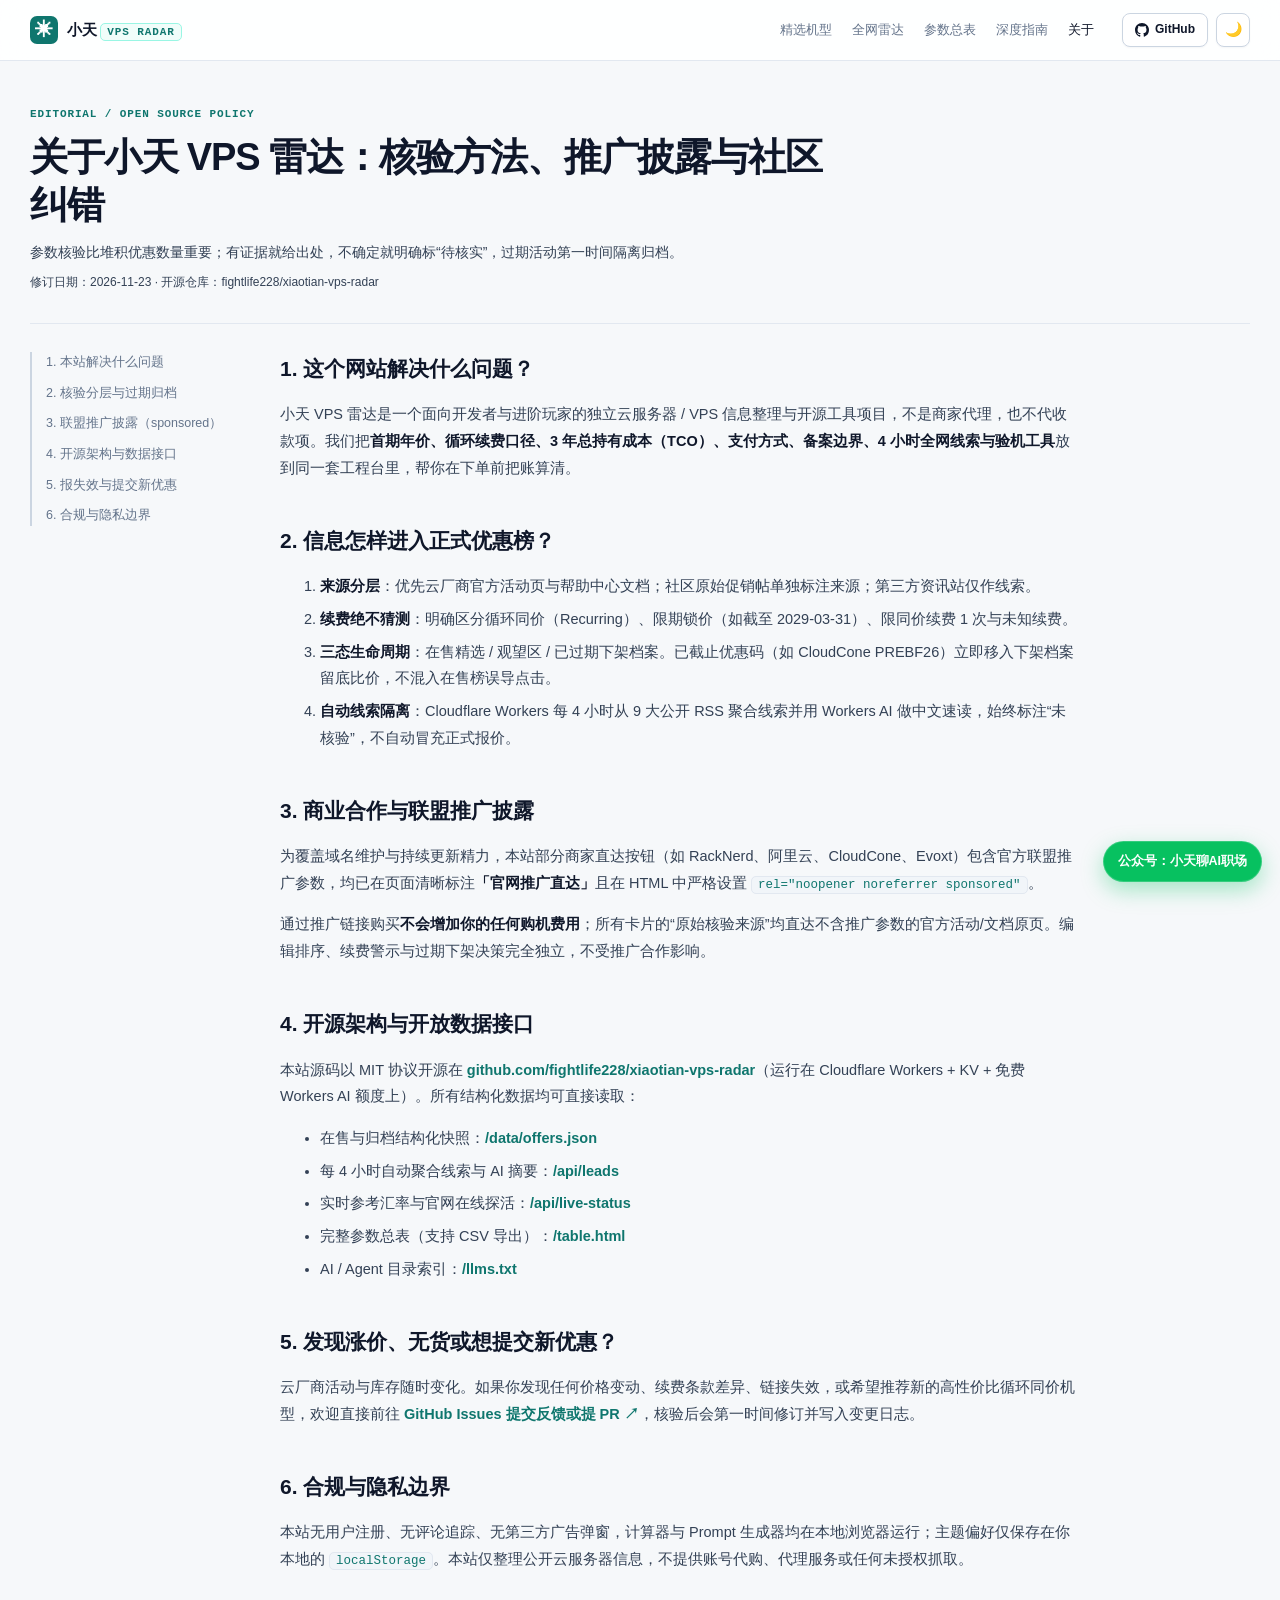
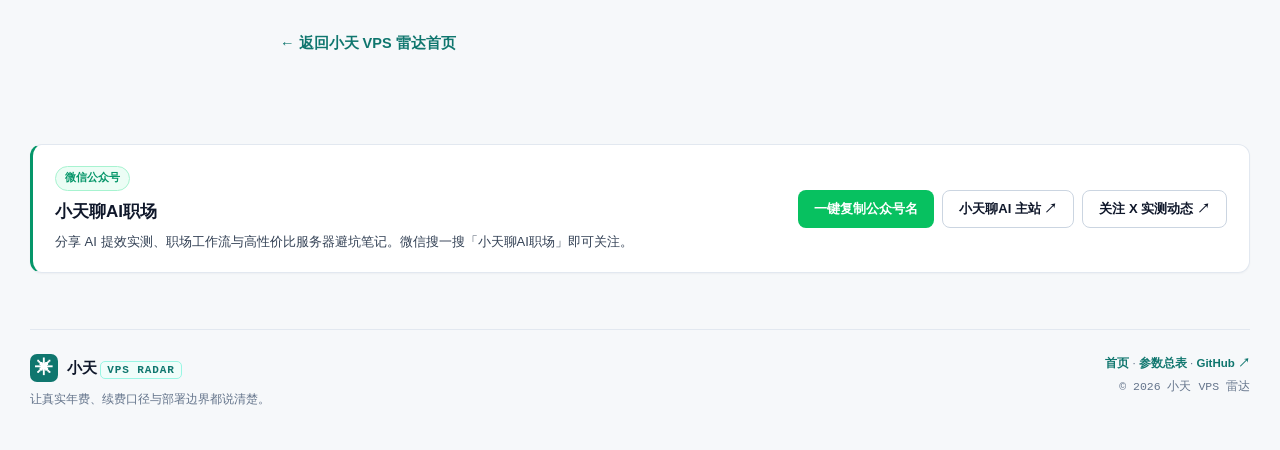
==== commit de691463: "feat: add Simular Box to freebies lab and dual-theme WeChat widget" ====
--- a/about.html
+++ b/about.html
@@ -16,7 +16,7 @@
   <meta property="og:image" content="https://vps.xiaotianai.win/assets/og-cover.png" />
   <link rel="icon" href="/favicon.svg" type="image/svg+xml" />
   <script src="/assets/theme.js?v=20"></script>
-  <link rel="stylesheet" href="/assets/site.css?v=20" />
+  <link rel="stylesheet" href="/assets/site.css?v=22" />
   <script type="application/ld+json">{"@context":"https://schema.org","@type":"Article","headline":"关于小天 VPS 雷达：核验方法、推广披露与 GitHub 纠错","description":"小天 VPS 雷达的独立编辑与开源原则：价格核验、续费透明、sponsored 披露与 GitHub 纠错入口。","inLanguage":"zh-CN","url":"https://vps.xiaotianai.win/about.html","mainEntityOfPage":"https://vps.xiaotianai.win/about.html","datePublished":"2026-11-20","dateModified":"2026-11-23","author":{"@type":"Organization","name":"小天 VPS 雷达","url":"https://vps.xiaotianai.win/about.html"},"publisher":{"@type":"Organization","name":"小天 VPS 雷达","url":"https://vps.xiaotianai.win/about.html"},"isAccessibleForFree":true}</script>
   <script type="application/ld+json">{"@context":"https://schema.org","@type":"BreadcrumbList","itemListElement":[{"@type":"ListItem","position":1,"name":"首页","item":"https://vps.xiaotianai.win/"},{"@type":"ListItem","position":2,"name":"关于与核验政策","item":"https://vps.xiaotianai.win/about.html"}]}</script>
 </head>
@@ -106,5 +106,6 @@
     <div><a class="brand" href="/"><span class="brand-mark">✳</span><span>小天 <b>VPS RADAR</b></span></a><p>让真实年费、续费口径与部署边界都说清楚。</p></div>
     <div class="foot-right"><span><a href="/">首页</a> · <a href="/table.html">参数总表</a> · <a href="https://github.com/fightlife228/xiaotian-vps-radar" target="_blank" rel="noopener noreferrer">GitHub ↗</a></span><span class="mono">© 2026 小天 VPS 雷达</span></div>
   </footer>
+  <script src="/assets/wechat-widget.js?v=1" defer></script>
 </body>
 </html>
--- a/assets/site.css
+++ b/assets/site.css
@@ -1333,6 +1333,89 @@
 .archive-links a { color: var(--accent-text); }
 .archive-links a:hover { text-decoration: underline; }
 
+/* Freebie & Container Sandbox Lab */
+.freebie-grid {
+  display: grid;
+  grid-template-columns: repeat(2, minmax(0, 1fr));
+  gap: 14px;
+}
+.freebie-card {
+  background: var(--surface);
+  border: 1px solid var(--border);
+  border-radius: var(--radius);
+  padding: 18px;
+  display: flex;
+  flex-direction: column;
+  gap: 10px;
+  box-shadow: var(--shadow-xs);
+}
+.freebie-card.tier-experimental { border-left: 3px solid var(--amber); }
+.freebie-card.tier-caution { border-left: 3px solid var(--blue); }
+.freebie-card.tier-stable { border-left: 3px solid var(--green); }
+.fb-top {
+  display: flex;
+  align-items: center;
+  justify-content: space-between;
+  gap: 8px;
+  flex-wrap: wrap;
+}
+.fb-badge {
+  font-family: var(--mono);
+  font-size: 10.5px;
+  font-weight: 700;
+  padding: 2px 8px;
+  border-radius: 999px;
+  white-space: nowrap;
+}
+.fb-badge.experimental { background: var(--amber-soft); color: var(--amber); border: 1px solid var(--amber-border); }
+.fb-badge.caution { background: var(--blue-soft); color: var(--blue); border: 1px solid var(--blue-border); }
+.fb-badge.stable { background: var(--green-soft); color: var(--green); border: 1px solid var(--green-border); }
+.freebie-card h3 {
+  margin: 0;
+  font-size: 15.5px;
+  font-weight: 750;
+  color: var(--ink);
+}
+.fb-spec-bar {
+  display: flex;
+  flex-wrap: wrap;
+  gap: 6px;
+}
+.fb-kv {
+  background: var(--surface-2);
+  border: 1px solid var(--border);
+  border-radius: 8px;
+  padding: 9px 11px;
+  font-size: 12px;
+  line-height: 1.65;
+  color: var(--ink-2);
+}
+.fb-kv strong { color: var(--ink); }
+.fb-warn {
+  background: var(--red-soft);
+  border: 1px solid var(--red-border);
+  border-radius: 8px;
+  padding: 9px 11px;
+  font-size: 12px;
+  line-height: 1.65;
+  color: var(--ink);
+}
+.fb-warn.is-safe {
+  background: var(--green-soft);
+  border-color: var(--green-border);
+}
+.fb-foot {
+  margin-top: auto;
+  padding-top: 6px;
+  display: flex;
+  align-items: center;
+  justify-content: space-between;
+  gap: 10px;
+  font-size: 12px;
+}
+.fb-foot a { color: var(--accent-text); font-weight: 700; }
+.fb-foot a:hover { text-decoration: underline; }
+
 /* Guides Cards & Knowledge Section */
 .seo-section { padding-top: 38px; }
 .seo-card-grid {
@@ -1756,7 +1839,7 @@
   .section-head { display: block; }
   .section-head p { margin-top: 6px; }
   .filter-panel { grid-template-columns: 1fr 1fr; }
-  .deal-grid, .watch-grid, .archive-grid, .domestic-info-grid, .seo-card-grid, .bench-grid, .knowledge-points { grid-template-columns: 1fr; }
+  .deal-grid, .watch-grid, .archive-grid, .freebie-grid, .domestic-info-grid, .seo-card-grid, .bench-grid, .knowledge-points { grid-template-columns: 1fr; }
   .compare-fields, .prompt-fields { grid-template-columns: 1fr; }
   .lead-search-input { width: 100%; }
   .footer { flex-direction: column; }
@@ -1764,3 +1847,115 @@
   .guide-main { display: block; }
   .guide-aside { position: static; flex-direction: row; flex-wrap: wrap; border-left: 0; padding-left: 0; margin-bottom: 24px; }
 }
+
+/* WeChat Official Account Dual-Theme Widget */
+.xt-wechat-card {
+  display: flex;
+  flex-wrap: wrap;
+  align-items: center;
+  justify-content: space-between;
+  gap: 16px;
+  margin-top: 38px;
+  padding: 20px 22px;
+  border: 1px solid var(--border);
+  border-left: 3px solid var(--green);
+  border-radius: var(--radius);
+  background: var(--surface);
+  box-shadow: var(--shadow-xs);
+}
+.xt-wechat-info { flex: 1 1 300px; min-width: 0; }
+.xt-wechat-badge {
+  display: inline-block;
+  padding: 2px 9px;
+  font-family: var(--mono);
+  font-size: 11px;
+  font-weight: 700;
+  color: var(--green);
+  background: var(--green-soft);
+  border: 1px solid var(--green-border);
+  border-radius: 999px;
+  margin-bottom: 7px;
+}
+.xt-wechat-title { margin: 0 0 5px; font-size: 17px; font-weight: 780; color: var(--ink); }
+.xt-wechat-desc { margin: 0; font-size: 13px; color: var(--ink-2); line-height: 1.65; }
+.xt-wechat-actions { display: flex; flex-wrap: wrap; gap: 8px; align-items: center; }
+.xt-copy-btn {
+  display: inline-flex;
+  align-items: center;
+  justify-content: center;
+  height: 38px;
+  padding: 0 16px;
+  border: none;
+  border-radius: 8px;
+  background: #07c160;
+  color: #ffffff;
+  font-size: 13px;
+  font-weight: 700;
+  cursor: pointer;
+  transition: background-color 0.14s ease, transform 0.12s ease;
+}
+.xt-copy-btn:hover { background: #06ad56; transform: translateY(-1px); }
+.xt-fab-btn {
+  position: fixed;
+  right: 18px;
+  bottom: 18px;
+  z-index: 60;
+  padding: 9px 14px;
+  border: 1px solid rgba(255, 255, 255, 0.18);
+  border-radius: 999px;
+  background: #07c160;
+  color: #ffffff;
+  font-size: 12.5px;
+  font-weight: 700;
+  box-shadow: 0 8px 22px rgba(7, 193, 96, 0.34);
+  cursor: pointer;
+  transition: transform 0.14s ease, background-color 0.14s ease;
+}
+.xt-fab-btn:hover { background: #06ad56; transform: translateY(-2px); }
+.xt-modal {
+  display: none;
+  position: fixed;
+  inset: 0;
+  z-index: 90;
+  background: rgba(15, 23, 42, 0.56);
+  backdrop-filter: blur(4px);
+  align-items: center;
+  justify-content: center;
+  padding: 16px;
+}
+.xt-modal.open { display: flex; }
+.xt-modal-box {
+  position: relative;
+  width: 100%;
+  max-width: 380px;
+  padding: 24px 22px 20px;
+  border-radius: 14px;
+  background: var(--surface);
+  border: 1px solid var(--border);
+  color: var(--ink);
+  text-align: center;
+  box-shadow: var(--shadow-lg);
+}
+.xt-modal-box h4 { margin: 4px 0 8px; font-size: 17px; color: var(--ink); }
+.xt-modal-box p { margin: 0 0 16px; font-size: 13px; color: var(--ink-2); line-height: 1.65; }
+.xt-modal-actions { display: flex; flex-direction: column; gap: 10px; }
+.xt-modal-actions .xt-copy-btn { width: 100%; }
+.xt-modal-links { display: grid; grid-template-columns: 1fr 1fr; gap: 8px; }
+.xt-modal-close {
+  position: absolute;
+  top: 10px;
+  right: 12px;
+  width: 30px;
+  height: 30px;
+  border: 1px solid var(--border);
+  border-radius: 8px;
+  background: var(--surface-2);
+  font-size: 18px;
+  line-height: 1;
+  color: var(--muted);
+  cursor: pointer;
+}
+.xt-modal-close:hover { color: var(--ink); border-color: var(--accent); }
+@media (max-width: 720px) {
+  .xt-fab-btn { right: 12px; bottom: 12px; padding: 8px 12px; font-size: 12px; }
+}
